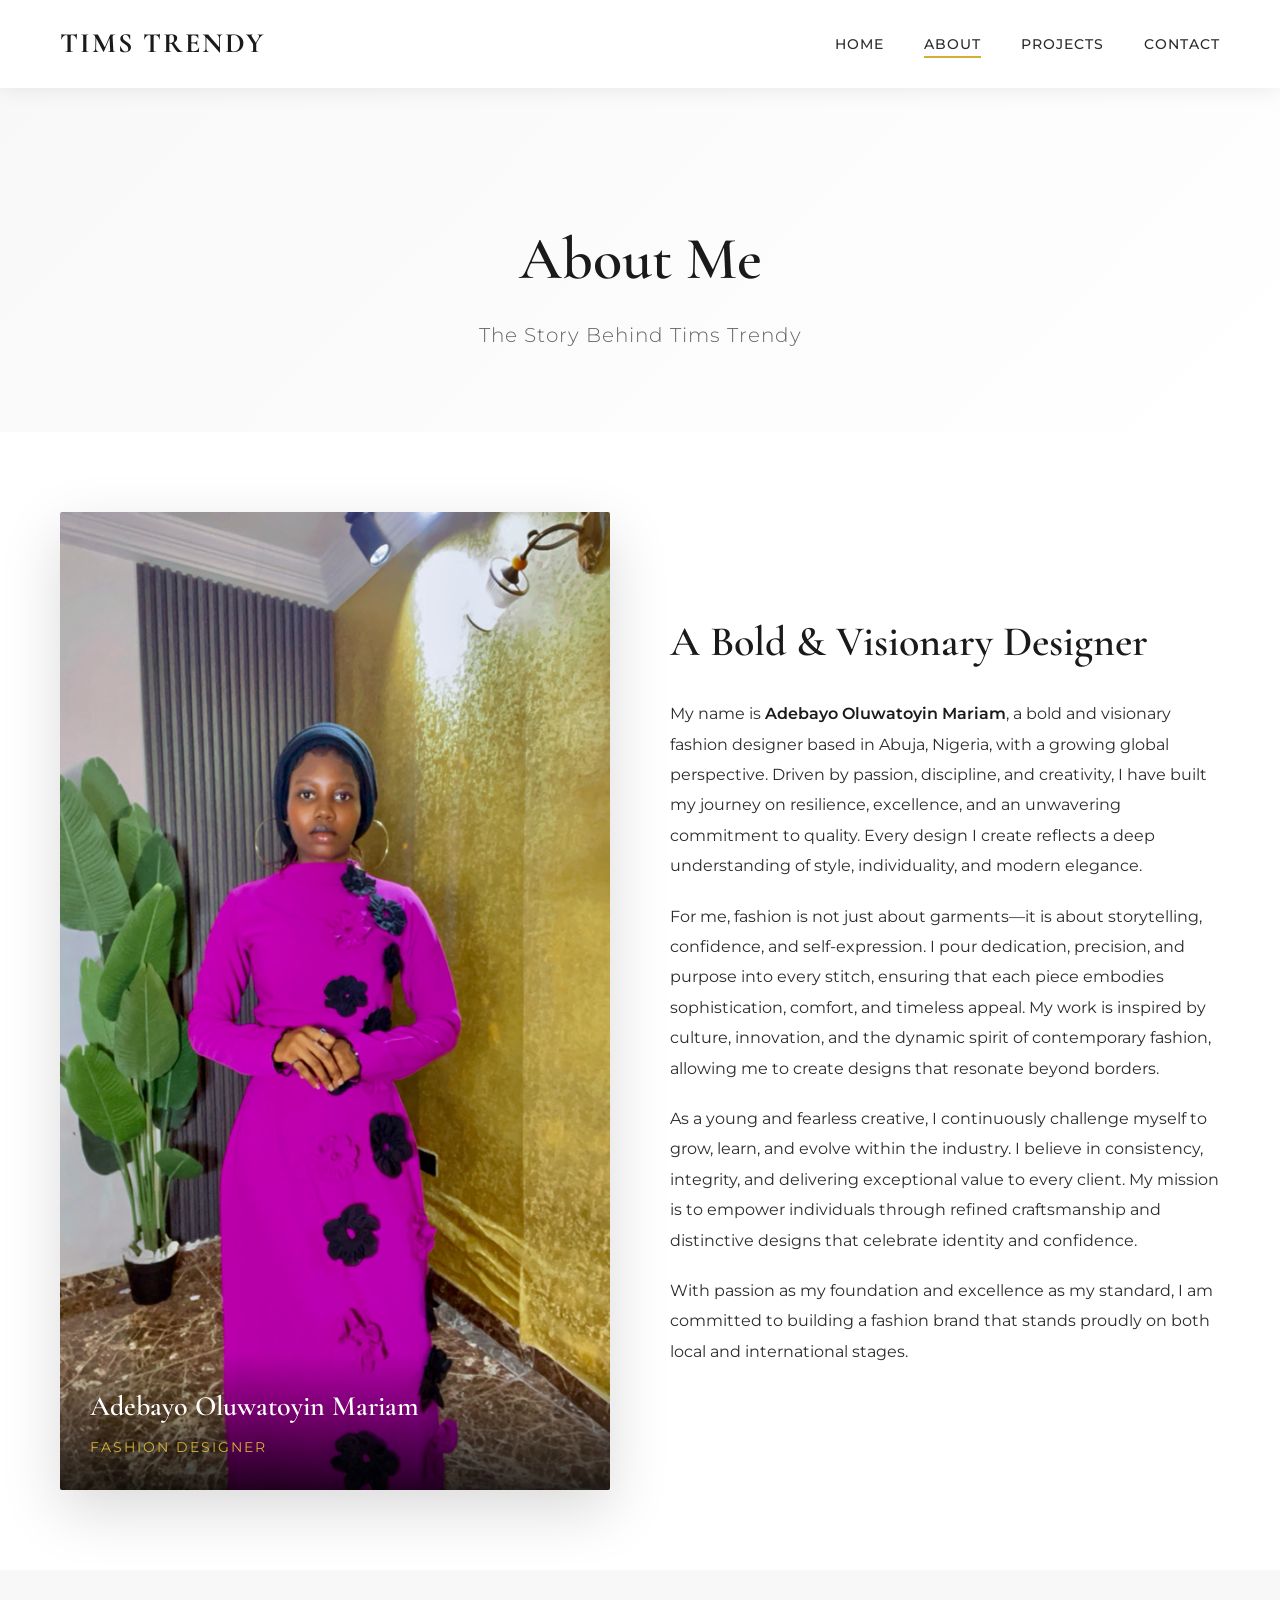
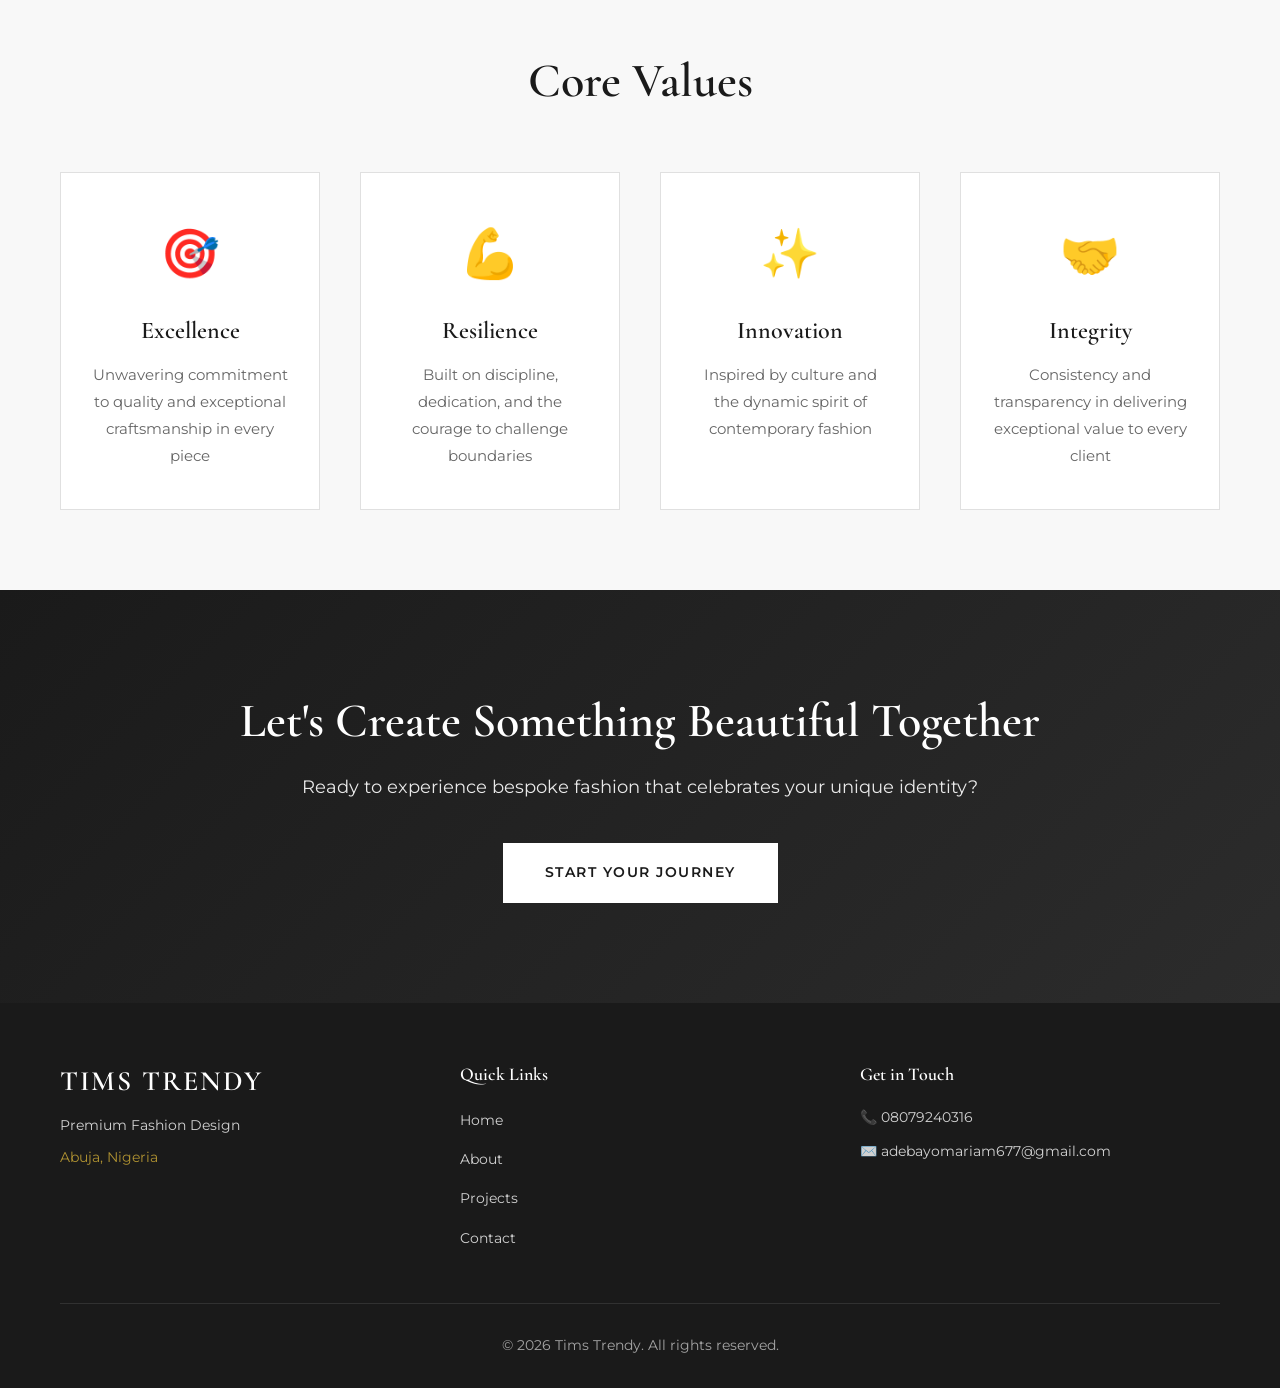
==== about.html @ e5b5f807 "update" ====
<!DOCTYPE html>
<html lang="en">
<head>
    <meta charset="UTF-8">
    <meta name="viewport" content="width=device-width, initial-scale=1.0">
    <title>About - Tims Trendy</title>
    <link rel="preconnect" href="https://fonts.googleapis.com">
    <link rel="preconnect" href="https://fonts.gstatic.com" crossorigin>
    <link href="https://fonts.googleapis.com/css2?family=Cormorant+Garamond:wght@300;400;500;600;700&family=Montserrat:wght@300;400;500;600;700&display=swap" rel="stylesheet">
    <link rel="stylesheet" href="styles.css">
</head>
<body>
    <!-- Navigation -->
    <nav class="navbar">
        <div class="container nav-container">
            <div class="logo">
                <a href="index.html">TIMS TRENDY</a>
            </div>
            <button class="menu-toggle" id="menuToggle">
                <span></span>
                <span></span>
                <span></span>
            </button>
            <ul class="nav-menu" id="navMenu">
                <li><a href="index.html" class="nav-link">Home</a></li>
                <li><a href="about.html" class="nav-link active">About</a></li>
                <li><a href="projects.html" class="nav-link">Projects</a></li>
                <li><a href="contact.html" class="nav-link">Contact</a></li>
            </ul>
        </div>
    </nav>

    <!-- Page Header -->
    <section class="page-header">
        <div class="container">
            <h1 class="page-title">About Me</h1>
            <p class="page-subtitle">The Story Behind Tims Trendy</p>
        </div>
    </section>

    <!-- About Content -->
    <section class="about-content">
        <div class="container">
            <div class="about-grid">
                <div class="about-image">
                    <img src="fashion website/IMG_7368.JPG" alt="Adebayo Oluwatoyin Mariam">
                    <div class="about-image-overlay">
                        <p class="designer-name">Adebayo Oluwatoyin Mariam</p>
                        <p class="designer-title">Fashion Designer</p>
                    </div>
                </div>
                <div class="about-text">
                    <h2 class="about-heading">A Bold & Visionary Designer</h2>
                    <div class="about-story">
                        <p>My name is <strong>Adebayo Oluwatoyin Mariam</strong>, a bold and visionary fashion designer based in Abuja, Nigeria, with a growing global perspective. Driven by passion, discipline, and creativity, I have built my journey on resilience, excellence, and an unwavering commitment to quality. Every design I create reflects a deep understanding of style, individuality, and modern elegance.</p>
                        
                        <p>For me, fashion is not just about garments—it is about storytelling, confidence, and self-expression. I pour dedication, precision, and purpose into every stitch, ensuring that each piece embodies sophistication, comfort, and timeless appeal. My work is inspired by culture, innovation, and the dynamic spirit of contemporary fashion, allowing me to create designs that resonate beyond borders.</p>
                        
                        <p>As a young and fearless creative, I continuously challenge myself to grow, learn, and evolve within the industry. I believe in consistency, integrity, and delivering exceptional value to every client. My mission is to empower individuals through refined craftsmanship and distinctive designs that celebrate identity and confidence.</p>
                        
                        <p>With passion as my foundation and excellence as my standard, I am committed to building a fashion brand that stands proudly on both local and international stages.</p>
                    </div>
                </div>
            </div>
        </div>
    </section>

    <!-- Values Section -->
    <section class="values-section">
        <div class="container">
            <h2 class="section-title">Core Values</h2>
            <div class="values-grid">
                <div class="value-card">
                    <div class="value-icon">🎯</div>
                    <h3>Excellence</h3>
                    <p>Unwavering commitment to quality and exceptional craftsmanship in every piece</p>
                </div>
                <div class="value-card">
                    <div class="value-icon">💪</div>
                    <h3>Resilience</h3>
                    <p>Built on discipline, dedication, and the courage to challenge boundaries</p>
                </div>
                <div class="value-card">
                    <div class="value-icon">✨</div>
                    <h3>Innovation</h3>
                    <p>Inspired by culture and the dynamic spirit of contemporary fashion</p>
                </div>
                <div class="value-card">
                    <div class="value-icon">🤝</div>
                    <h3>Integrity</h3>
                    <p>Consistency and transparency in delivering exceptional value to every client</p>
                </div>
            </div>
        </div>
    </section>

    <!-- CTA Section -->
    <section class="cta-section">
        <div class="container">
            <div class="cta-content">
                <h2>Let's Create Something Beautiful Together</h2>
                <p>Ready to experience bespoke fashion that celebrates your unique identity?</p>
                <a href="contact.html" class="btn btn-light">Start Your Journey</a>
            </div>
        </div>
    </section>

    <!-- Footer -->
    <footer class="footer">
        <div class="container">
            <div class="footer-content">
                <div class="footer-brand">
                    <h3>TIMS TRENDY</h3>
                    <p>Premium Fashion Design</p>
                    <p class="footer-location">Abuja, Nigeria</p>
                </div>
                <div class="footer-links">
                    <h4>Quick Links</h4>
                    <ul>
                        <li><a href="index.html">Home</a></li>
                        <li><a href="about.html">About</a></li>
                        <li><a href="projects.html">Projects</a></li>
                        <li><a href="contact.html">Contact</a></li>
                    </ul>
                </div>
                <div class="footer-contact">
                    <h4>Get in Touch</h4>
                    <p>📞 08079240316</p>
                    <p>✉️ adebayomariam677@gmail.com</p>
                </div>
            </div>
            <div class="footer-bottom">
                <p>&copy; 2026 Tims Trendy. All rights reserved.</p>
            </div>
        </div>
    </footer>

    <script src="script.js"></script>
</body>
</html>
---- styles.css ----
/* ===================================
   GLOBAL STYLES & RESET
   =================================== */
* {
    margin: 0;
    padding: 0;
    box-sizing: border-box;
}

:root {
    --primary-color: #1a1a1a;
    --secondary-color: #d4af37;
    --accent-color: #c9a961;
    --text-dark: #2c2c2c;
    --text-light: #666666;
    --bg-light: #f8f8f8;
    --bg-white: #ffffff;
    --transition: all 0.3s ease;
    
    --font-heading: 'Cormorant Garamond', serif;
    --font-body: 'Montserrat', sans-serif;
}

html {
    scroll-behavior: smooth;
}

body {
    font-family: var(--font-body);
    color: var(--text-dark);
    line-height: 1.7;
    font-size: 16px;
    overflow-x: hidden;
}

h1, h2, h3, h4, h5, h6 {
    font-family: var(--font-heading);
    font-weight: 600;
    line-height: 1.3;
    color: var(--primary-color);
}

a {
    text-decoration: none;
    color: inherit;
    transition: var(--transition);
}

img {
    max-width: 100%;
    height: auto;
    display: block;
}

.container {
    max-width: 1200px;
    margin: 0 auto;
    padding: 0 20px;
}

/* ===================================
   NAVIGATION
   =================================== */
.navbar {
    position: fixed;
    top: 0;
    left: 0;
    width: 100%;
    background: rgba(255, 255, 255, 0.98);
    backdrop-filter: blur(10px);
    box-shadow: 0 2px 20px rgba(0, 0, 0, 0.08);
    z-index: 1000;
    padding: 20px 0;
}

.nav-container {
    display: flex;
    justify-content: space-between;
    align-items: center;
}

.logo a {
    font-family: var(--font-heading);
    font-size: 28px;
    font-weight: 700;
    letter-spacing: 2px;
    color: var(--primary-color);
}

.nav-menu {
    display: flex;
    list-style: none;
    gap: 40px;
}

.nav-link {
    font-family: var(--font-body);
    font-size: 14px;
    font-weight: 500;
    letter-spacing: 1px;
    text-transform: uppercase;
    color: var(--text-dark);
    position: relative;
    padding: 5px 0;
}

.nav-link::after {
    content: '';
    position: absolute;
    bottom: 0;
    left: 0;
    width: 0;
    height: 2px;
    background: var(--secondary-color);
    transition: var(--transition);
}

.nav-link:hover::after,
.nav-link.active::after {
    width: 100%;
}

.menu-toggle {
    display: none;
    flex-direction: column;
    gap: 5px;
    background: none;
    border: none;
    cursor: pointer;
}

.menu-toggle span {
    width: 25px;
    height: 2px;
    background: var(--primary-color);
    transition: var(--transition);
}

/* ===================================
   HERO SECTION
   =================================== */
.hero {
    position: relative;
    height: 100vh;
    min-height: 600px;
    display: flex;
    align-items: center;
    background: var(--primary-color);
    overflow: hidden;
}

.hero-overlay {
    position: absolute;
    top: 0;
    left: 0;
    width: 100%;
    height: 100%;
    background: linear-gradient(135deg, rgba(186, 171, 56, 0.7) 0%, rgba(224, 222, 61, 0.3) 100%);
    z-index: 2;
}

.hero-image {
    position: absolute;
    top: 0;
    left: 0;
    width: 100%;
    height: 100%;
    overflow: hidden;
}

.hero-image img {
    width: 100%;
    height: 100%;
    object-fit: cover;
    object-position: center;
}

.hero-content {
    position: relative;
    z-index: 3;
    width: 100%;
    margin-top: 80px;
}

.hero-text {
    max-width: 800px;
    margin: 0 auto;
    padding: 0 20px;
    text-align: center;
    color: white;
}

.hero-subtitle {
    display: block;
    font-size: 18px;
    font-weight: 300;
    letter-spacing: 3px;
    text-transform: uppercase;
    margin-bottom: 20px;
    color: var(--secondary-color);
}

.hero-title {
    font-size: 80px;
    font-weight: 700;
    margin-bottom: 30px;
    line-height: 1.1;
}

.hero-description {
    font-size: 20px;
    font-weight: 300;
    margin-bottom: 50px;
    letter-spacing: 1px;
    opacity: 0.95;
}

.hero-buttons {
    display: flex;
    gap: 20px;
    justify-content: center;
    flex-wrap: wrap;
}

/* ===================================
   BUTTONS
   =================================== */
.btn {
    display: inline-block;
    padding: 16px 40px;
    font-family: var(--font-body);
    font-size: 14px;
    font-weight: 600;
    letter-spacing: 1.5px;
    text-transform: uppercase;
    border: 2px solid transparent;
    cursor: pointer;
    transition: var(--transition);
}

.btn-primary {
    background: var(--secondary-color);
    color: white;
    border-color: var(--secondary-color);
}

.btn-primary:hover {
    background: transparent;
    border-color: var(--secondary-color);
    color: var(--secondary-color);
}

.btn-secondary {
    background: transparent;
    color: white;
    border-color: white;
}

.btn-secondary:hover {
    background: white;
    color: var(--primary-color);
}

.btn-light {
    background: white;
    color: var(--primary-color);
    border-color: white;
}

.btn-light:hover {
    background: transparent;
    border-color: white;
    color: white;
}

.btn-full {
    width: 100%;
}

/* ===================================
   FEATURES SECTION
   =================================== */
.features {
    padding: 100px 0;
    background: var(--bg-white);
}

.features-grid {
    display: grid;
    grid-template-columns: repeat(auto-fit, minmax(250px, 1fr));
    gap: 40px;
}

.feature-card {
    text-align: center;
    padding: 40px 30px;
    background: var(--bg-light);
    transition: var(--transition);
}

.feature-card:hover {
    transform: translateY(-10px);
    box-shadow: 0 10px 30px rgba(0, 0, 0, 0.1);
}

.feature-icon {
    font-size: 48px;
    margin-bottom: 20px;
}

.feature-card h3 {
    font-size: 24px;
    margin-bottom: 15px;
    color: var(--primary-color);
}

.feature-card p {
    font-size: 15px;
    color: var(--text-light);
    line-height: 1.8;
}

/* ===================================
   CTA SECTION
   =================================== */
.cta-section {
    padding: 100px 0;
    background: linear-gradient(135deg, var(--primary-color) 0%, #2c2c2c 100%);
    text-align: center;
    color: white;
}

.cta-content h2 {
    font-size: 48px;
    margin-bottom: 20px;
    color: white;
}

.cta-content p {
    font-size: 18px;
    margin-bottom: 40px;
    opacity: 0.9;
}

/* ===================================
   PAGE HEADER
   =================================== */
.page-header {
    padding: 150px 0 80px;
    text-align: center;
    background: linear-gradient(135deg, var(--bg-light) 0%, white 100%);
    margin-top: 70px;
}

.page-title {
    font-size: 60px;
    margin-bottom: 20px;
    color: var(--primary-color);
}

.page-subtitle {
    font-size: 20px;
    color: var(--text-light);
    font-weight: 300;
    letter-spacing: 1px;
}

/* ===================================
   ABOUT PAGE
   =================================== */
.about-content {
    padding: 80px 0;
}

.about-grid {
    display: grid;
    grid-template-columns: 1fr 1fr;
    gap: 60px;
    align-items: center;
}

.about-image {
    position: relative;
    overflow: hidden;
    border-radius: 2px;
    box-shadow: 0 20px 60px rgba(0, 0, 0, 0.15);
}

.about-image img {
    width: 100%;
    height: 100%;
    object-fit: cover;
    transition: var(--transition);
}

.about-image:hover img {
    transform: scale(1.05);
}

.about-image-overlay {
    position: absolute;
    bottom: 0;
    left: 0;
    right: 0;
    background: linear-gradient(to top, rgba(0,0,0,0.8), transparent);
    padding: 30px;
    color: white;
}

.designer-name {
    font-family: var(--font-heading);
    font-size: 28px;
    font-weight: 600;
    margin-bottom: 5px;
}

.designer-title {
    font-size: 14px;
    letter-spacing: 2px;
    text-transform: uppercase;
    color: var(--secondary-color);
}

.about-heading {
    font-size: 42px;
    margin-bottom: 30px;
    color: var(--primary-color);
}

.about-story p {
    font-size: 16px;
    line-height: 1.9;
    color: var(--text-dark);
    margin-bottom: 20px;
}

.about-story p strong {
    color: var(--primary-color);
    font-weight: 600;
}

/* ===================================
   VALUES SECTION
   =================================== */
.values-section {
    padding: 80px 0;
    background: var(--bg-light);
}

.section-title {
    font-size: 48px;
    text-align: center;
    margin-bottom: 60px;
    color: var(--primary-color);
}

.values-grid {
    display: grid;
    grid-template-columns: repeat(auto-fit, minmax(250px, 1fr));
    gap: 40px;
}

.value-card {
    text-align: center;
    padding: 40px 30px;
    background: white;
    border: 1px solid #e0e0e0;
    transition: var(--transition);
}

.value-card:hover {
    transform: translateY(-5px);
    box-shadow: 0 10px 30px rgba(0, 0, 0, 0.1);
    border-color: var(--secondary-color);
}

.value-icon {
    font-size: 48px;
    margin-bottom: 20px;
}

.value-card h3 {
    font-size: 24px;
    margin-bottom: 15px;
    color: var(--primary-color);
}

.value-card p {
    font-size: 15px;
    color: var(--text-light);
    line-height: 1.8;
}

/* ===================================
   PROJECTS PAGE
   =================================== */
.projects-intro {
    padding: 60px 0;
    text-align: center;
}

.intro-content h2 {
    font-size: 42px;
    margin-bottom: 20px;
    color: var(--primary-color);
}

.intro-content p {
    font-size: 18px;
    max-width: 800px;
    margin: 0 auto;
    color: var(--text-light);
    line-height: 1.8;
}

.projects-gallery {
    padding: 60px 0 100px;
}

.gallery-placeholder {
    background: var(--bg-light);
    padding: 100px 40px;
    text-align: center;
    border: 2px dashed #d0d0d0;
}

.placeholder-icon {
    font-size: 80px;
    margin-bottom: 30px;
    opacity: 0.6;
}

.gallery-placeholder h3 {
    font-size: 36px;
    margin-bottom: 20px;
    color: var(--primary-color);
}

.gallery-placeholder p {
    font-size: 18px;
    color: var(--text-light);
    max-width: 600px;
    margin: 0 auto 40px;
}

.placeholder-features {
    display: grid;
    grid-template-columns: repeat(auto-fit, minmax(250px, 1fr));
    gap: 20px;
    max-width: 800px;
    margin: 0 auto;
    text-align: left;
}

.placeholder-feature {
    display: flex;
    align-items: center;
    gap: 15px;
    padding: 20px;
    background: white;
    border-left: 3px solid var(--secondary-color);
}

.feature-check {
    font-size: 24px;
    color: var(--secondary-color);
}

/* Projects grid for when images are added */
.projects-grid {
    display: grid;
    grid-template-columns: repeat(auto-fill, minmax(350px, 1fr));
    gap: 30px;
}

.project-card {
    position: relative;
    overflow: hidden;
    cursor: pointer;
    background: var(--bg-light);
}

.project-image {
    position: relative;
    overflow: hidden;
    padding-bottom: 130%;
}

.project-image img {
    position: absolute;
    top: 0;
    left: 0;
    width: 100%;
    height: 100%;
    object-fit: cover;
    transition: var(--transition);
}

.project-card:hover .project-image img {
    transform: scale(1.1);
}

.project-overlay {
    position: absolute;
    bottom: 0;
    left: 0;
    right: 0;
    background: linear-gradient(to top, rgba(0,0,0,0.9), transparent);
    color: white;
    padding: 30px;
    transform: translateY(100%);
    transition: var(--transition);
}

.project-card:hover .project-overlay {
    transform: translateY(0);
}

.project-overlay h3 {
    font-size: 24px;
    margin-bottom: 10px;
    color: white;
}

.project-overlay p {
    font-size: 14px;
    opacity: 0.9;
}

/* ===================================
   DESIGN PHILOSOPHY
   =================================== */
.design-philosophy {
    padding: 80px 0;
    background: var(--bg-light);
}

.philosophy-content h2 {
    font-size: 48px;
    text-align: center;
    margin-bottom: 60px;
    color: var(--primary-color);
}

.philosophy-grid {
    display: grid;
    grid-template-columns: repeat(auto-fit, minmax(250px, 1fr));
    gap: 40px;
}

.philosophy-item {
    padding: 40px 30px;
    background: white;
    border-left: 4px solid var(--secondary-color);
    transition: var(--transition);
}

.philosophy-item:hover {
    transform: translateX(10px);
    box-shadow: 0 10px 30px rgba(0, 0, 0, 0.1);
}

.philosophy-item h3 {
    font-size: 24px;
    margin-bottom: 15px;
    color: var(--primary-color);
}

.philosophy-item p {
    font-size: 15px;
    color: var(--text-light);
    line-height: 1.8;
}

/* ===================================
   CONTACT PAGE
   =================================== */
.contact-section {
    padding: 80px 0;
}

.contact-grid {
    display: grid;
    grid-template-columns: 1fr 1fr;
    gap: 60px;
}

.contact-info h2 {
    font-size: 42px;
    margin-bottom: 20px;
    color: var(--primary-color);
}

.contact-intro {
    font-size: 16px;
    color: var(--text-light);
    margin-bottom: 40px;
    line-height: 1.8;
}

.contact-details {
    margin-bottom: 50px;
}

.contact-item {
    display: flex;
    gap: 20px;
    margin-bottom: 30px;
    padding: 25px;
    background: var(--bg-light);
    transition: var(--transition);
}

.contact-item:hover {
    background: white;
    box-shadow: 0 5px 20px rgba(0, 0, 0, 0.08);
}

.contact-icon {
    font-size: 32px;
    color: var(--secondary-color);
}

.contact-text h3 {
    font-size: 18px;
    margin-bottom: 8px;
    color: var(--primary-color);
}

.contact-text p,
.contact-text a {
    font-size: 15px;
    color: var(--text-light);
    line-height: 1.6;
}

.contact-text a:hover {
    color: var(--secondary-color);
}

.contact-cta {
    padding: 30px;
    background: linear-gradient(135deg, var(--primary-color) 0%, #2c2c2c 100%);
    color: white;
}

.contact-cta h3 {
    font-size: 24px;
    margin-bottom: 20px;
    color: white;
}

.contact-benefits {
    list-style: none;
}

.contact-benefits li {
    font-size: 15px;
    margin-bottom: 12px;
    padding-left: 25px;
    position: relative;
}

/* ===================================
   CONTACT FORM
   =================================== */
.contact-form-container {
    background: var(--bg-light);
    padding: 50px 40px;
}

.contact-form h2 {
    font-size: 36px;
    margin-bottom: 15px;
    color: var(--primary-color);
}

.form-intro {
    font-size: 15px;
    color: var(--text-light);
    margin-bottom: 30px;
}

.form-group {
    margin-bottom: 25px;
}

.form-group label {
    display: block;
    font-size: 14px;
    font-weight: 600;
    margin-bottom: 8px;
    color: var(--text-dark);
    letter-spacing: 0.5px;
}

.form-group input,
.form-group select,
.form-group textarea {
    width: 100%;
    padding: 15px;
    border: 2px solid #e0e0e0;
    background: white;
    font-family: var(--font-body);
    font-size: 15px;
    color: var(--text-dark);
    transition: var(--transition);
}

.form-group input:focus,
.form-group select:focus,
.form-group textarea:focus {
    outline: none;
    border-color: var(--secondary-color);
}

.form-group textarea {
    resize: vertical;
    min-height: 120px;
}

.form-success {
    text-align: center;
    padding: 60px 40px;
    background: var(--bg-light);
}

.success-icon {
    width: 80px;
    height: 80px;
    background: var(--secondary-color);
    color: white;
    font-size: 48px;
    border-radius: 50%;
    display: flex;
    align-items: center;
    justify-content: center;
    margin: 0 auto 30px;
}

.form-success h3 {
    font-size: 28px;
    margin-bottom: 15px;
    color: var(--primary-color);
}

.form-success p {
    font-size: 16px;
    color: var(--text-light);
}

/* ===================================
   MAP SECTION
   =================================== */
.map-section {
    padding: 80px 0;
    background: var(--bg-light);
}

.map-placeholder {
    text-align: center;
    padding: 80px 40px;
    background: white;
    border: 2px dashed #d0d0d0;
}

.map-icon {
    font-size: 60px;
    margin-bottom: 20px;
    color: var(--secondary-color);
}

.map-placeholder h3 {
    font-size: 28px;
    margin-bottom: 10px;
    color: var(--primary-color);
}

.map-placeholder p {
    font-size: 16px;
    color: var(--text-light);
}

/* ===================================
   FOOTER
   =================================== */
.footer {
    background: var(--primary-color);
    color: white;
    padding: 60px 0 30px;
}

.footer-content {
    display: grid;
    grid-template-columns: repeat(auto-fit, minmax(250px, 1fr));
    gap: 40px;
    margin-bottom: 40px;
}

.footer-brand h3 {
    font-size: 28px;
    margin-bottom: 15px;
    color: white;
    letter-spacing: 2px;
}

.footer-brand p {
    font-size: 14px;
    opacity: 0.8;
    margin-bottom: 8px;
}

.footer-location {
    color: var(--secondary-color);
}

.footer-links h4,
.footer-contact h4 {
    font-size: 18px;
    margin-bottom: 20px;
    color: white;
}

.footer-links ul {
    list-style: none;
}

.footer-links li {
    margin-bottom: 12px;
}

.footer-links a {
    font-size: 14px;
    opacity: 0.8;
    transition: var(--transition);
}

.footer-links a:hover {
    opacity: 1;
    color: var(--secondary-color);
}

.footer-contact p {
    font-size: 14px;
    margin-bottom: 10px;
    opacity: 0.8;
}

.footer-bottom {
    text-align: center;
    padding-top: 30px;
    border-top: 1px solid rgba(255, 255, 255, 0.1);
}

.footer-bottom p {
    font-size: 14px;
    opacity: 0.6;
}

/* ===================================
   RESPONSIVE DESIGN
   =================================== */

/* Tablet */
@media (max-width: 968px) {
    .hero-title {
        font-size: 60px;
    }
    
    .about-grid,
    .contact-grid {
        grid-template-columns: 1fr;
        gap: 40px;
    }
    
    .page-title {
        font-size: 48px;
    }
    
    .about-heading,
    .intro-content h2 {
        font-size: 36px;
    }
}

/* Mobile */
@media (max-width: 768px) {
    .nav-menu {
        position: fixed;
        top: 70px;
        left: -100%;
        width: 100%;
        height: calc(100vh - 70px);
        background: white;
        flex-direction: column;
        padding: 40px 20px;
        gap: 20px;
        transition: var(--transition);
        box-shadow: 0 5px 20px rgba(0, 0, 0, 0.1);
    }
    
    .nav-menu.active {
        left: 0;
    }
    
    .menu-toggle {
        display: flex;
    }
    
    .menu-toggle.active span:nth-child(1) {
        transform: rotate(45deg) translate(7px, 7px);
    }
    
    .menu-toggle.active span:nth-child(2) {
        opacity: 0;
    }
    
    .menu-toggle.active span:nth-child(3) {
        transform: rotate(-45deg) translate(7px, -7px);
    }
    
    .hero-title {
        font-size: 48px;
    }
    
    .hero-description {
        font-size: 18px;
    }
    
    .hero-buttons {
        flex-direction: column;
        gap: 15px;
    }
    
    .btn {
        width: 100%;
        text-align: center;
    }
    
    .features-grid,
    .values-grid,
    .philosophy-grid {
        grid-template-columns: 1fr;
    }
    
    .page-title {
        font-size: 36px;
    }
    
    .page-subtitle {
        font-size: 16px;
    }
    
    .about-heading,
    .intro-content h2,
    .contact-info h2 {
        font-size: 32px;
    }
    
    .section-title,
    .cta-content h2 {
        font-size: 36px;
    }
    
    .projects-grid {
        grid-template-columns: 1fr;
    }
    
    .contact-form-container {
        padding: 40px 30px;
    }
}

@media (max-width: 480px) {
    .hero-title {
        font-size: 36px;
    }
    
    .logo a {
        font-size: 24px;
    }
    
    .page-title {
        font-size: 32px;
    }
    
    .section-title {
        font-size: 32px;
    }
    
    .feature-card,
    .value-card,
    .philosophy-item {
        padding: 30px 20px;
    }
}
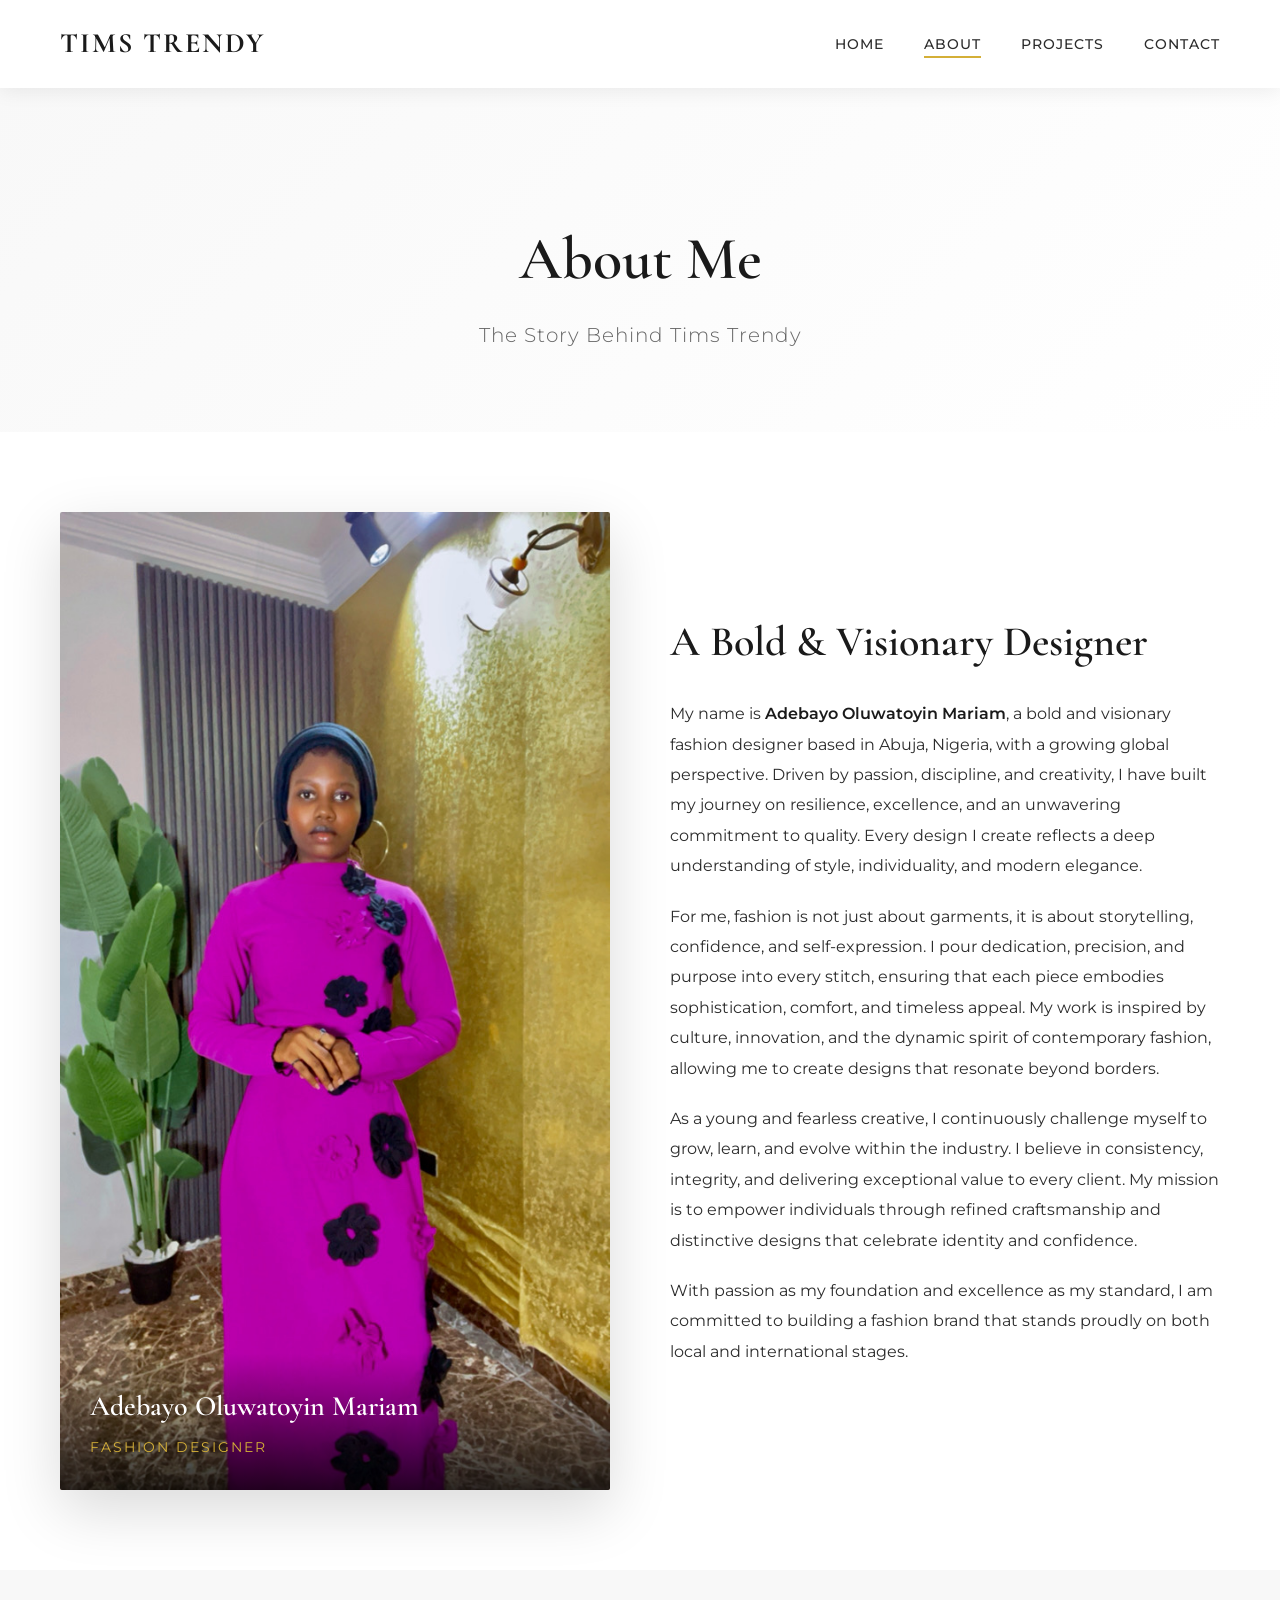
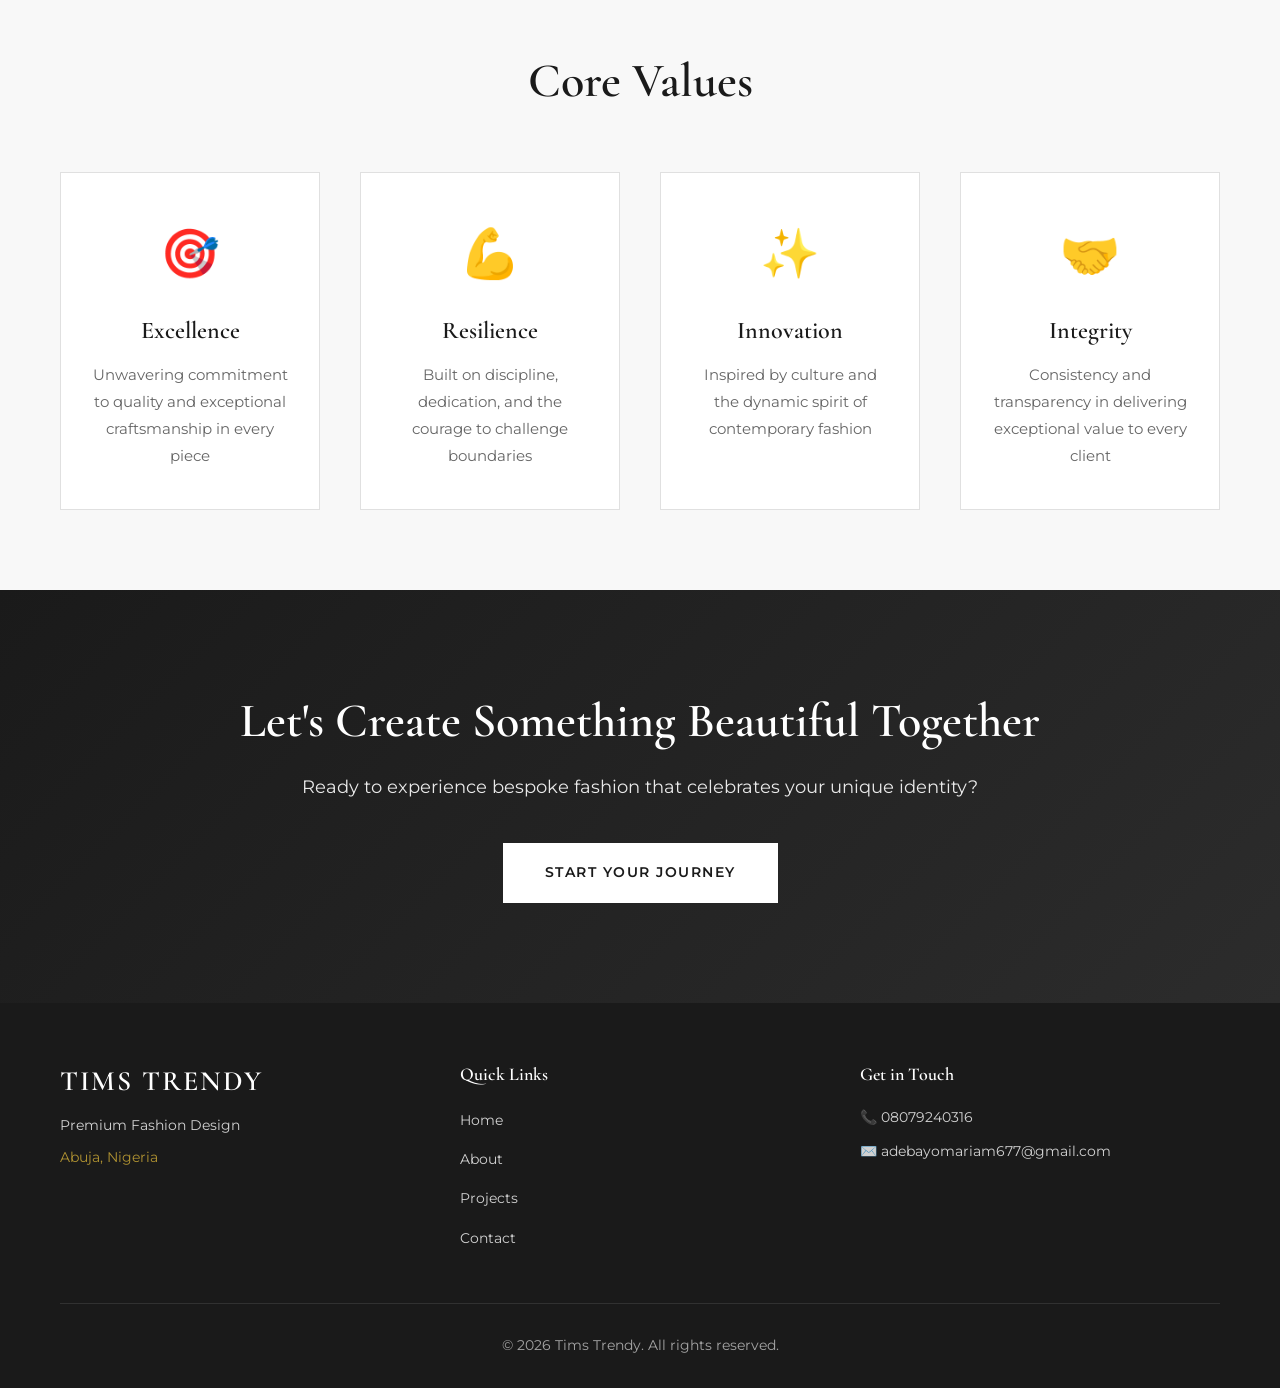
==== commit e88153dc: "update" ====
--- a/about.html
+++ b/about.html
@@ -54,7 +54,7 @@
                     <div class="about-story">
                         <p>My name is <strong>Adebayo Oluwatoyin Mariam</strong>, a bold and visionary fashion designer based in Abuja, Nigeria, with a growing global perspective. Driven by passion, discipline, and creativity, I have built my journey on resilience, excellence, and an unwavering commitment to quality. Every design I create reflects a deep understanding of style, individuality, and modern elegance.</p>
                         
-                        <p>For me, fashion is not just about garments—it is about storytelling, confidence, and self-expression. I pour dedication, precision, and purpose into every stitch, ensuring that each piece embodies sophistication, comfort, and timeless appeal. My work is inspired by culture, innovation, and the dynamic spirit of contemporary fashion, allowing me to create designs that resonate beyond borders.</p>
+                        <p>For me, fashion is not just about garments, it is about storytelling, confidence, and self-expression. I pour dedication, precision, and purpose into every stitch, ensuring that each piece embodies sophistication, comfort, and timeless appeal. My work is inspired by culture, innovation, and the dynamic spirit of contemporary fashion, allowing me to create designs that resonate beyond borders.</p>
                         
                         <p>As a young and fearless creative, I continuously challenge myself to grow, learn, and evolve within the industry. I believe in consistency, integrity, and delivering exceptional value to every client. My mission is to empower individuals through refined craftsmanship and distinctive designs that celebrate identity and confidence.</p>
                         
